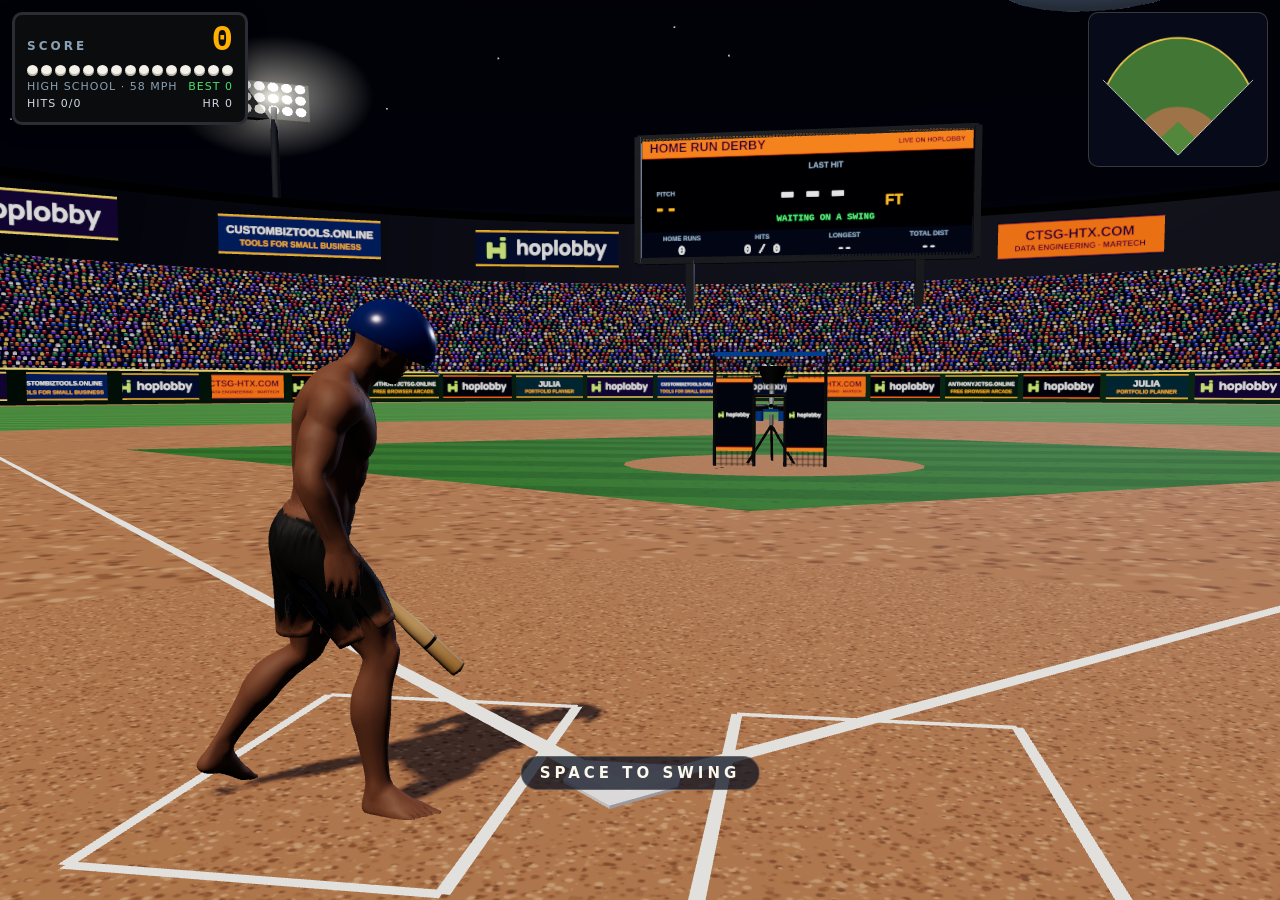
==== index.html @ 8c9b81fe "﻿Demo build of Home Run Derby (Work/)" ====
<!doctype html>
<html lang="en">
<head>
<meta charset="utf-8">
<meta name="viewport" content="width=device-width, initial-scale=1, maximum-scale=1, user-scalable=no, viewport-fit=cover">
<title>Home Run Derby</title>
<link rel="icon" href="data:image/svg+xml,%3Csvg xmlns='http://www.w3.org/2000/svg' viewBox='0 0 32 32'%3E%3Ccircle cx='16' cy='16' r='14' fill='%23f6f2e6' stroke='%23c8242c' stroke-width='2'/%3E%3C/svg%3E">
<link rel="stylesheet" href="css/style.css">
<script src="https://hoplobby.com/sdk/v1/hoplobby.js"></script>
<script type="importmap">{ "imports": { "three": "./vendor/three.module.min.js" } }</script>
</head>
<body>
<div id="app"></div>

<div id="loading"><div class="ld-title">HOME RUN <span>DERBY</span></div><div class="ld-sub" id="ld-msg">Rolling out the machine...</div></div>
<script>
// Show load failures on the loading screen instead of hanging on "Loading...".
addEventListener("error", function (e) { var m = document.getElementById("ld-msg"); if (m && !document.getElementById("loading").classList.contains("hidden")) m.textContent = "Could not start: " + (e.message || "a file failed to load"); });
addEventListener("unhandledrejection", function (e) { var m = document.getElementById("ld-msg"); if (m && !document.getElementById("loading").classList.contains("hidden")) m.textContent = "Could not start: " + (e.reason && e.reason.message || e.reason); });
</script>

<div id="hud" class="hidden">
  <div id="board">
    <div class="b-row"><span class="b-lbl">SCORE</span><span id="score">0</span></div>
    <div id="dots"></div>
    <div class="b-row small"><span id="lvl"></span><span id="best"></span></div>
    <div class="b-row small stat"><span id="hits"></span><span id="hrs"></span></div>
    <div class="b-row small stat"><span id="far"></span><span id="tot"></span></div>
    <div id="streak"></div>
  </div>
  <div id="spray-box"><canvas id="spray" width="200" height="170"></canvas></div>
  <div id="live" class="online-only"></div>
  <div id="dist" class="hidden"><b id="dist-n">0</b><span>FT</span></div>
  <div id="call" class="call hidden"></div>
  <div id="meter" class="hidden"><span class="ml">EARLY</span><div class="bar"><i class="z1"></i><i class="z2"></i><i class="z3"></i><b id="meter-dot"></b></div><span class="ml">LATE</span></div>
  <div id="hint">SPACE TO SWING</div>
  <button id="swing-btn" class="touch-only">SWING</button>
</div>

<div id="results" class="hidden">
  <div class="panel">
    <div class="kicker" id="r-level"></div>
    <div class="r-head">BUCKET DONE</div>
    <div id="r-score">0</div>
    <div id="r-best"></div>
    <div id="r-lb"></div>
    <div class="r-body">
      <canvas id="r-spray" width="260" height="220"></canvas>
      <div id="r-stats"></div>
    </div>
    <div id="r-board" class="online-only"></div>
    <div class="r-wait">HOPLOBBY SHOWS THE FINAL RESULTS AND THE REMATCH</div>
  </div>
</div>

<script type="module" src="js/main.js"></script>
</body>
</html>
---- css/style.css ----
:root {
  --ink: #fdf8ec;
  --navy: #13213f;
  --navy-2: #1d3263;
  --amber: #ffb000;
  --chalk: #f4f1e8;
  --grass: #4c8a3a;
  --red: #d8323a;
  --shade: rgba(10, 16, 32, 0.74);
  --edge: rgba(255, 240, 200, 0.2);
}
* { box-sizing: border-box; }
html, body { margin: 0; height: 100%; overflow: hidden; background: #1d3263; color: var(--ink);
  font-family: "Trebuchet MS", "Segoe UI", system-ui, sans-serif; -webkit-user-select: none; user-select: none;
  -webkit-tap-highlight-color: transparent; touch-action: none; }
#app, #app canvas { position: fixed; inset: 0; width: 100%; height: 100%; display: block; }
.hidden { display: none !important; }
button { font: inherit; color: inherit; cursor: pointer; touch-action: manipulation; }

/* loading + overlays */
#loading { position: fixed; inset: 0; display: flex; flex-direction: column; align-items: center; justify-content: center;
  background: radial-gradient(circle at 50% 35%, #2b4a86, #0d1730); z-index: 30; }
.ld-title, h1 { font: 900 clamp(36px, 9vw, 66px) Impact, "Arial Black", sans-serif; letter-spacing: 3px; margin: 0;
  text-shadow: 0 4px 0 #07101f; }
.ld-title span, h1 span { color: var(--amber); }
.ld-sub { margin-top: 10px; opacity: 0.85; }
#title, #results { position: fixed; inset: 0; display: flex; align-items: center; justify-content: center; z-index: 20; padding: 16px;
  background: linear-gradient(180deg, rgba(10, 16, 32, 0.05), rgba(10, 16, 32, 0.55)); }
#title { align-items: flex-end; justify-content: flex-start; }
.panel { background: linear-gradient(180deg, rgba(29, 50, 99, 0.95), rgba(19, 33, 63, 0.96)); border: 3px solid #07101f; border-radius: 14px;
  box-shadow: 0 10px 40px rgba(0, 0, 0, 0.5), inset 0 0 0 2px var(--edge); padding: 20px 24px; max-width: 520px; width: 100%; text-align: center; }
#title .panel { max-width: 440px; text-align: left; }
.kicker { font-size: 12px; letter-spacing: 4px; color: var(--amber); font-weight: 700; }
.lede { margin: 6px 0 12px; line-height: 1.4; opacity: 0.92; font-size: 15px; }
.pick { font-size: 11px; letter-spacing: 3px; opacity: 0.75; margin-bottom: 6px; font-weight: 700; }
#levels { display: grid; grid-template-columns: 1fr; gap: 5px; margin-bottom: 12px; }
.lv { display: grid; grid-template-columns: 1fr auto; grid-template-rows: auto auto; text-align: left; background: rgba(255, 255, 255, 0.06);
  border: 2px solid rgba(255, 255, 255, 0.12); border-radius: 8px; padding: 6px 10px; }
.lv b { font-size: 15px; letter-spacing: 1px; }
.lv span { grid-column: 1; font-size: 12px; opacity: 0.75; }
.lv em { grid-column: 2; grid-row: 1 / span 2; align-self: center; font-style: normal; font-size: 12px; color: var(--amber); }
.lv.on { background: rgba(255, 176, 0, 0.18); border-color: var(--amber); }
#batters { display: grid; grid-template-columns: 1fr 1fr; gap: 5px; margin-bottom: 10px; }
#batters button { background: rgba(255, 255, 255, 0.06); border: 2px solid rgba(255, 255, 255, 0.12); border-radius: 8px;
  padding: 7px 10px; font-weight: 900; font-size: 14px; letter-spacing: 1px; }
#batters button.on { background: rgba(255, 176, 0, 0.18); border-color: var(--amber); }
.controls { font-size: 13px; opacity: 0.9; margin-bottom: 12px; }
.controls b { color: var(--amber); }
.big-btn { background: linear-gradient(180deg, #ff4a52, #b8222a); border: 3px solid #5a0c10; border-radius: 10px; padding: 11px 24px;
  font: 900 20px Impact, "Arial Black", sans-serif; letter-spacing: 2px; color: #fff; text-shadow: 0 2px 0 #5a0c10; box-shadow: 0 4px 0 #5a0c10; width: 100%; }
.big-btn:active { transform: translateY(3px); box-shadow: 0 1px 0 #5a0c10; }
.big-btn.alt { background: linear-gradient(180deg, #ffc640, #d48a00); border-color: #5a3a00; box-shadow: 0 4px 0 #5a3a00; text-shadow: 0 2px 0 #5a3a00; color: #2a1a00; }
.ghost-btn { display: block; margin: 10px auto 0; background: none; border: none; text-decoration: underline; opacity: 0.85; }

/* HUD */
#hud { position: fixed; inset: 0; pointer-events: none; z-index: 10; }
#hud button { pointer-events: auto; }
#board { position: absolute; left: max(12px, env(safe-area-inset-left)); top: max(12px, env(safe-area-inset-top)); width: 236px;
  background: #0b0c0e; border: 3px solid #2a2d33; border-radius: 10px; padding: 8px 12px; box-shadow: 0 4px 18px rgba(0, 0, 0, 0.45); }
.b-row { display: flex; justify-content: space-between; align-items: baseline; }
.b-lbl { font-size: 12px; letter-spacing: 3px; color: #8aa0b4; font-weight: 700; }
#score { font: 700 36px "Courier New", monospace; color: var(--amber); line-height: 1; }
.b-row.small { font-size: 11px; letter-spacing: 1px; color: #8aa0b4; margin-top: 4px; }
#best { color: #47e06a; }
#dots { display: flex; gap: 3px; margin-top: 6px; }
#dots i { width: 11px; height: 11px; border-radius: 50%; background: var(--chalk); box-shadow: inset 0 -2px 0 rgba(0, 0, 0, 0.25); }
#dots i.used { background: #2a2d33; box-shadow: none; }
#streak { font-size: 12px; font-weight: 700; color: #ff7a4a; letter-spacing: 2px; margin-top: 4px; min-height: 0; }
#streak:empty { display: none; }
#spray-box { position: absolute; right: max(12px, env(safe-area-inset-right)); top: max(12px, env(safe-area-inset-top));
  background: var(--shade); border: 1px solid var(--edge); border-radius: 10px; padding: 4px; }
#spray-box canvas { display: block; width: 170px; height: 145px; }
#mute { position: absolute; right: max(12px, env(safe-area-inset-right)); top: calc(max(12px, env(safe-area-inset-top)) + 166px);
  background: var(--shade); border: 1px solid var(--edge); border-radius: 8px; width: 34px; height: 34px; }
#mute.off { opacity: 0.4; text-decoration: line-through; }

/* The result card sits low on the left, clear of the machine, the ball's path and the video board. */
.call { position: absolute; left: max(16px, env(safe-area-inset-left)); bottom: 24%; transform-origin: left bottom; text-align: left; white-space: nowrap;
  text-shadow: 0 3px 10px rgba(0, 0, 0, 0.7); animation: callIn 2.6s forwards; pointer-events: none; }
.call .big { font: 900 clamp(28px, 4.8vw, 52px) Impact, "Arial Black", sans-serif; letter-spacing: 2px; color: #fff; -webkit-text-stroke: 1px rgba(0, 0, 0, 0.35); }
.call.hr .big { color: var(--amber); }
.call.good .big { color: #fff; }
.call.meh .big, .call.miss .big { color: #d6dde6; font-size: clamp(26px, 5vw, 44px); }
.call .sub { font-weight: 700; letter-spacing: 2px; font-size: 15px; }
.call .tm { margin-top: 2px; font-size: 13px; letter-spacing: 3px; color: #9ad8ff; font-weight: 700; }
.call .pts { margin-top: 4px; font: 700 20px "Courier New", monospace; color: #47e06a; }
@keyframes callIn { 0% { opacity: 0; transform: translate(0, 12px) scale(0.85); } 8% { opacity: 1; transform: translate(0, 0) scale(1.06); }
  14% { transform: translate(0, 0) scale(1); } 82% { opacity: 1; } 100% { opacity: 0; } }

#meter { position: absolute; left: 50%; bottom: max(76px, calc(env(safe-area-inset-bottom) + 66px)); transform: translateX(-50%);
  display: flex; align-items: center; gap: 8px; font-size: 10px; letter-spacing: 2px; font-weight: 700; opacity: 0.95; }
.ml { opacity: 0.75; }
#meter .bar { position: relative; width: 220px; height: 12px; border-radius: 6px; background: rgba(10, 16, 32, 0.7); border: 1px solid var(--edge); overflow: visible; }
#meter .bar i { position: absolute; top: 0; bottom: 0; border-radius: 6px; }
/* Zones scaled to the meter (+-1.6 x the contact window): weak, good, great/perfect. */
#meter .z1 { left: 18.75%; right: 18.75%; background: rgba(255, 255, 255, 0.14); }
#meter .z2 { left: 27%; right: 27%; background: rgba(71, 224, 106, 0.35); }
#meter .z3 { left: 43.4%; right: 43.4%; background: rgba(255, 176, 0, 0.8); }
#meter-dot { position: absolute; top: -5px; width: 4px; height: 22px; margin-left: -2px; background: #fff; border-radius: 2px; box-shadow: 0 0 6px #000; transition: left 0.15s; }
#meter-dot.off { background: var(--red); }

/* Bottom centre (~60 px) is HopLobby's pill: the hint and the meter sit above it. */
#hint { position: absolute; left: 50%; bottom: max(110px, calc(env(safe-area-inset-bottom) + 100px)); transform: translateX(-50%); font-weight: 900; letter-spacing: 4px;
  font-size: 15px; background: var(--shade); border: 1px solid var(--edge); border-radius: 20px; padding: 7px 18px; animation: pulse 1.6s infinite; }
@keyframes pulse { 50% { opacity: 0.55; } }
#swing-btn { position: absolute; right: max(16px, env(safe-area-inset-right)); bottom: max(22px, env(safe-area-inset-bottom)); width: 96px; height: 96px; border-radius: 50%;
  background: radial-gradient(circle at 40% 35%, #ff6a70, #b8222a); border: 4px solid #5a0c10; box-shadow: 0 5px 0 #5a0c10; font: 900 20px Impact, "Arial Black", sans-serif; letter-spacing: 1px; }
#swing-btn:active { transform: translateY(3px); box-shadow: 0 2px 0 #5a0c10; }

/* results */
.r-head { font: 900 22px Impact, "Arial Black", sans-serif; letter-spacing: 3px; margin-top: 2px; }
#r-score { font: 700 64px "Courier New", monospace; color: var(--amber); line-height: 1.05; }
#r-best { font-weight: 700; letter-spacing: 2px; color: #47e06a; margin-bottom: 10px; }
.r-body { display: flex; gap: 14px; align-items: center; justify-content: center; margin-bottom: 14px; }
#r-spray { width: 230px; height: 195px; background: rgba(0, 0, 0, 0.25); border-radius: 10px; flex: none; }
#r-stats { display: grid; grid-template-columns: 1fr; gap: 3px; text-align: left; font-size: 13px; min-width: 170px; }
#r-stats div { display: flex; justify-content: space-between; gap: 10px; border-bottom: 1px solid rgba(255, 255, 255, 0.08); padding: 2px 0; }
#r-stats span { opacity: 0.75; letter-spacing: 1px; font-size: 11px; }
.r-btns { display: flex; gap: 8px; }

/* touch */
.touch-only { display: none; }
body.touch .touch-only { display: inline; }
body.touch #swing-btn { display: block; }
body.touch .key-only { display: none; }
@media (max-width: 640px) {
  #board { width: 168px; padding: 6px 8px; }
  #score { font-size: 28px; }
  #dots i { width: 8px; height: 8px; }
  #dots { gap: 2px; }
  #spray-box canvas { width: 120px; height: 102px; }
  #mute { top: calc(max(12px, env(safe-area-inset-top)) + 122px); }
  .call { bottom: 30%; }
  .r-body { flex-direction: column; gap: 8px; }
  #r-spray { width: 200px; height: 170px; }
  #r-score { font-size: 48px; }
  .r-btns { flex-direction: column; }
  #title .panel { padding: 14px 16px; }
  .lede { font-size: 13px; }
  #meter .bar { width: 150px; }
  #meter { bottom: 130px; }
  #live { top: calc(max(12px, env(safe-area-inset-top)) + 162px); width: 170px; }
  body.online .r-body { display: none; }
}

/* HopLobby: the lobby line, the live board, host-only buttons */
.online-only, .guest-only { display: none; }
body.online .online-only { display: block; }
body.guest .guest-only { display: block; }
body.guest .host-only { display: none !important; }
body.avatar .batter-pick, body.online .batter-pick { display: none; }
body.guest #levels .lv { cursor: default; }
body.guest #start { background: linear-gradient(180deg, #5a6478, #3a4254); border-color: #1d2230; text-shadow: none; box-shadow: 0 4px 0 #1d2230; cursor: default; }
#lobby-line { font-size: 11px; letter-spacing: 2px; font-weight: 700; color: var(--amber); margin: 0 0 10px; }
#live { position: absolute; right: max(12px, env(safe-area-inset-right)); top: calc(max(12px, env(safe-area-inset-top)) + 208px); width: 236px;
  background: var(--shade); border: 1px solid var(--edge); border-radius: 10px; padding: 4px 6px; }
#live:empty { display: none; }
.lb { display: grid; grid-template-columns: 16px 26px 1fr auto; grid-template-rows: auto auto; column-gap: 6px; align-items: center; padding: 3px 2px;
  border-bottom: 1px solid rgba(255, 255, 255, 0.07); text-align: left; }
.lb:last-child { border-bottom: 0; }
.lb .rk { grid-row: 1 / span 2; font-weight: 900; color: var(--amber); font-size: 13px; }
.lb img, .lb .pic { grid-row: 1 / span 2; width: 26px; height: 26px; border-radius: 50%; background: rgba(255, 255, 255, 0.12); object-fit: cover; display: block; }
.lb b { font-size: 13px; overflow: hidden; text-overflow: ellipsis; white-space: nowrap; }
.lb em { font: 700 16px "Courier New", monospace; color: var(--amber); font-style: normal; }
.lb small { grid-column: 3 / span 2; font-size: 10px; letter-spacing: 1px; opacity: 0.7; white-space: nowrap; overflow: hidden; text-overflow: ellipsis; }
.lb.you b { color: #ffe76a; }
#r-board { max-width: 360px; margin: 0 auto 12px; background: rgba(0, 0, 0, 0.22); border-radius: 10px; padding: 4px 8px; }
#r-board .lb b { font-size: 15px; }
#r-board .lb em { font-size: 20px; }
.r-wait { font-size: 12px; letter-spacing: 3px; font-weight: 700; opacity: 0.8; margin-top: 4px; }
body.online #r-spray { width: 170px; height: 144px; }

/* Home Run Derby: live distance + extra board rows */
#dist { position: absolute; left: max(12px, env(safe-area-inset-left)); top: calc(max(12px, env(safe-area-inset-top)) + 134px); text-align: left; white-space: nowrap;
  font: 900 clamp(34px, 6vw, 56px) "Courier New", monospace; color: #ffe27a; text-shadow: 0 0 12px rgba(255, 120, 0, 0.9), 0 3px 0 #3a1a00; }
#dist span { font: 900 clamp(16px, 2.4vw, 24px) Impact, "Arial Black", sans-serif; margin-left: 6px; color: #ffb000; }
#dist.final { color: #fff; animation: distpop 0.35s ease-out; }
@keyframes distpop { 0% { transform: scale(1.5); transform-origin: left center; } 100% { transform: scale(1); transform-origin: left center; } }
.b-row.stat { color: #cfd9e4; }
@media (max-width: 640px) { #dist { top: calc(max(12px, env(safe-area-inset-top)) + 150px); } }
/* HopLobby leaderboard on the results panel */
#r-lb:empty { display: none; }
#r-lb { margin: 6px auto 4px; max-width: 360px; background: var(--shade); border: 1px solid var(--edge); border-radius: 10px; padding: 4px 8px; font-size: 12px; }
#r-lb .lbh { font-size: 10px; letter-spacing: 2px; font-weight: 700; color: var(--amber); padding: 2px 0 4px; }
#r-lb .lbr { display: grid; grid-template-columns: 22px 1fr auto; gap: 6px; padding: 2px 0; text-align: left; border-top: 1px solid rgba(255, 255, 255, 0.07); }
#r-lb .lbr span { font-weight: 900; color: var(--amber); }
#r-lb .lbr b { overflow: hidden; text-overflow: ellipsis; white-space: nowrap; }
#r-lb .lbr em { font: 700 13px "Courier New", monospace; font-style: normal; }
#r-lb .lbr.you { background: rgba(255, 176, 0, 0.14); }
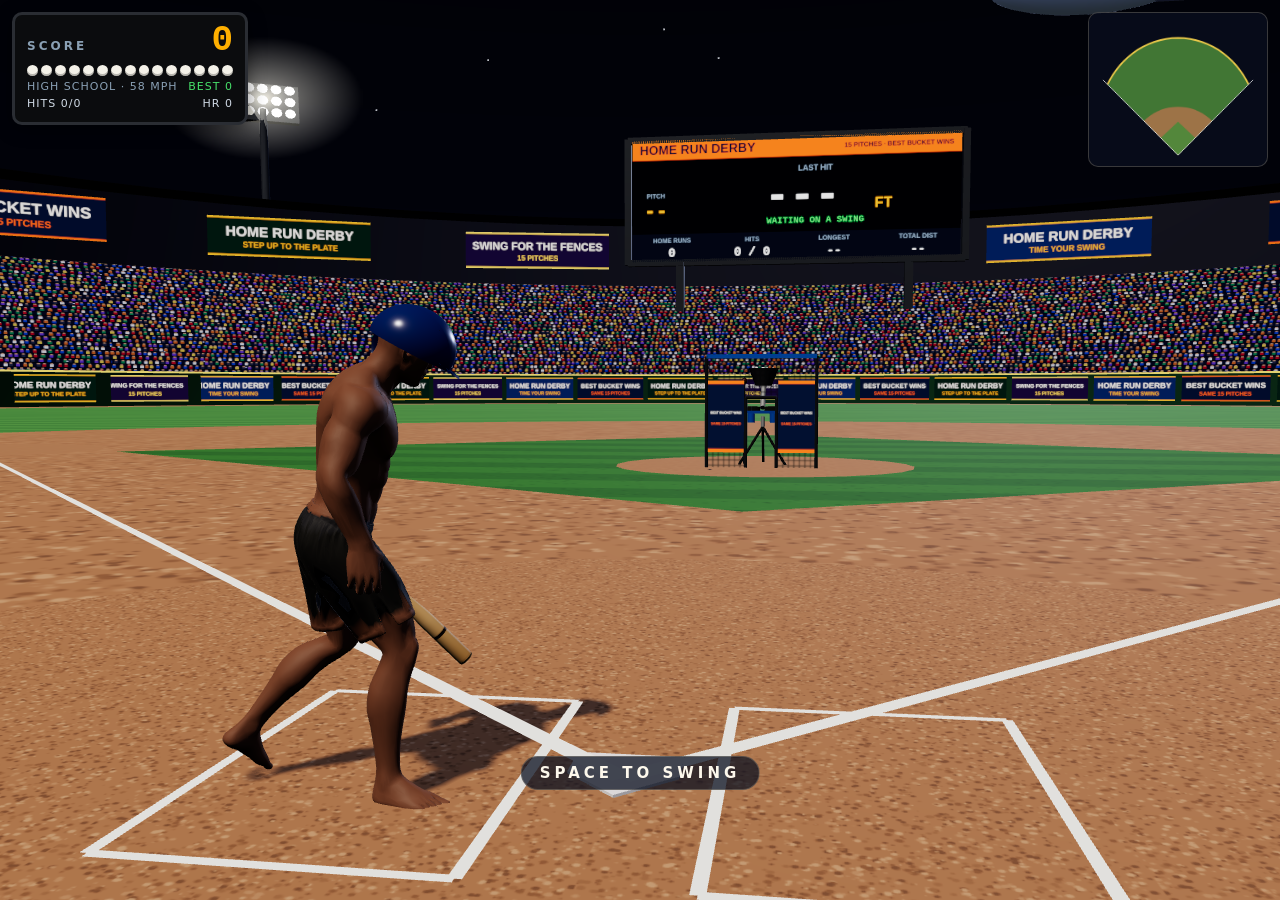
==== commit 630b0289: "Demo: review fixes" ====
--- a/index.html
+++ b/index.html
@@ -53,6 +53,14 @@
   </div>
 </div>
 
+<div id="credits" class="hidden">
+  <div class="panel">
+    <div class="r-head">CREDITS</div>
+    <p>three.js (MIT licence)<br>Batting animations: Adobe Mixamo<br>The athlete model that drives them: made with Meshy (meshy.ai)<br>Players appear as their own HopLobby avatars<br>A game by Calamity Tech Solutions Group</p>
+    <button id="credits-close" type="button">CLOSE</button>
+  </div>
+</div>
+
 <script type="module" src="js/main.js"></script>
 </body>
 </html>
--- a/css/style.css
+++ b/css/style.css
@@ -27,6 +27,10 @@
 #title, #results { position: fixed; inset: 0; display: flex; align-items: center; justify-content: center; z-index: 20; padding: 16px;
   background: linear-gradient(180deg, rgba(10, 16, 32, 0.05), rgba(10, 16, 32, 0.55)); }
 #title { align-items: flex-end; justify-content: flex-start; }
+#credits { position: fixed; inset: 0; display: flex; align-items: center; justify-content: center; z-index: 30; padding: 16px; background: rgba(10, 16, 32, 0.55); }
+#credits .panel { max-width: 420px; }
+#credits p { margin: 12px 0 16px; line-height: 1.6; font-size: 14px; }
+#credits button { font: 900 14px Impact, "Arial Black", sans-serif; letter-spacing: 2px; padding: 8px 22px; border-radius: 10px; border: 2px solid #07101f; background: var(--amber); color: #13213f; cursor: pointer; }
 .panel { background: linear-gradient(180deg, rgba(29, 50, 99, 0.95), rgba(19, 33, 63, 0.96)); border: 3px solid #07101f; border-radius: 14px;
   box-shadow: 0 10px 40px rgba(0, 0, 0, 0.5), inset 0 0 0 2px var(--edge); padding: 20px 24px; max-width: 520px; width: 100%; text-align: center; }
 #title .panel { max-width: 440px; text-align: left; }
